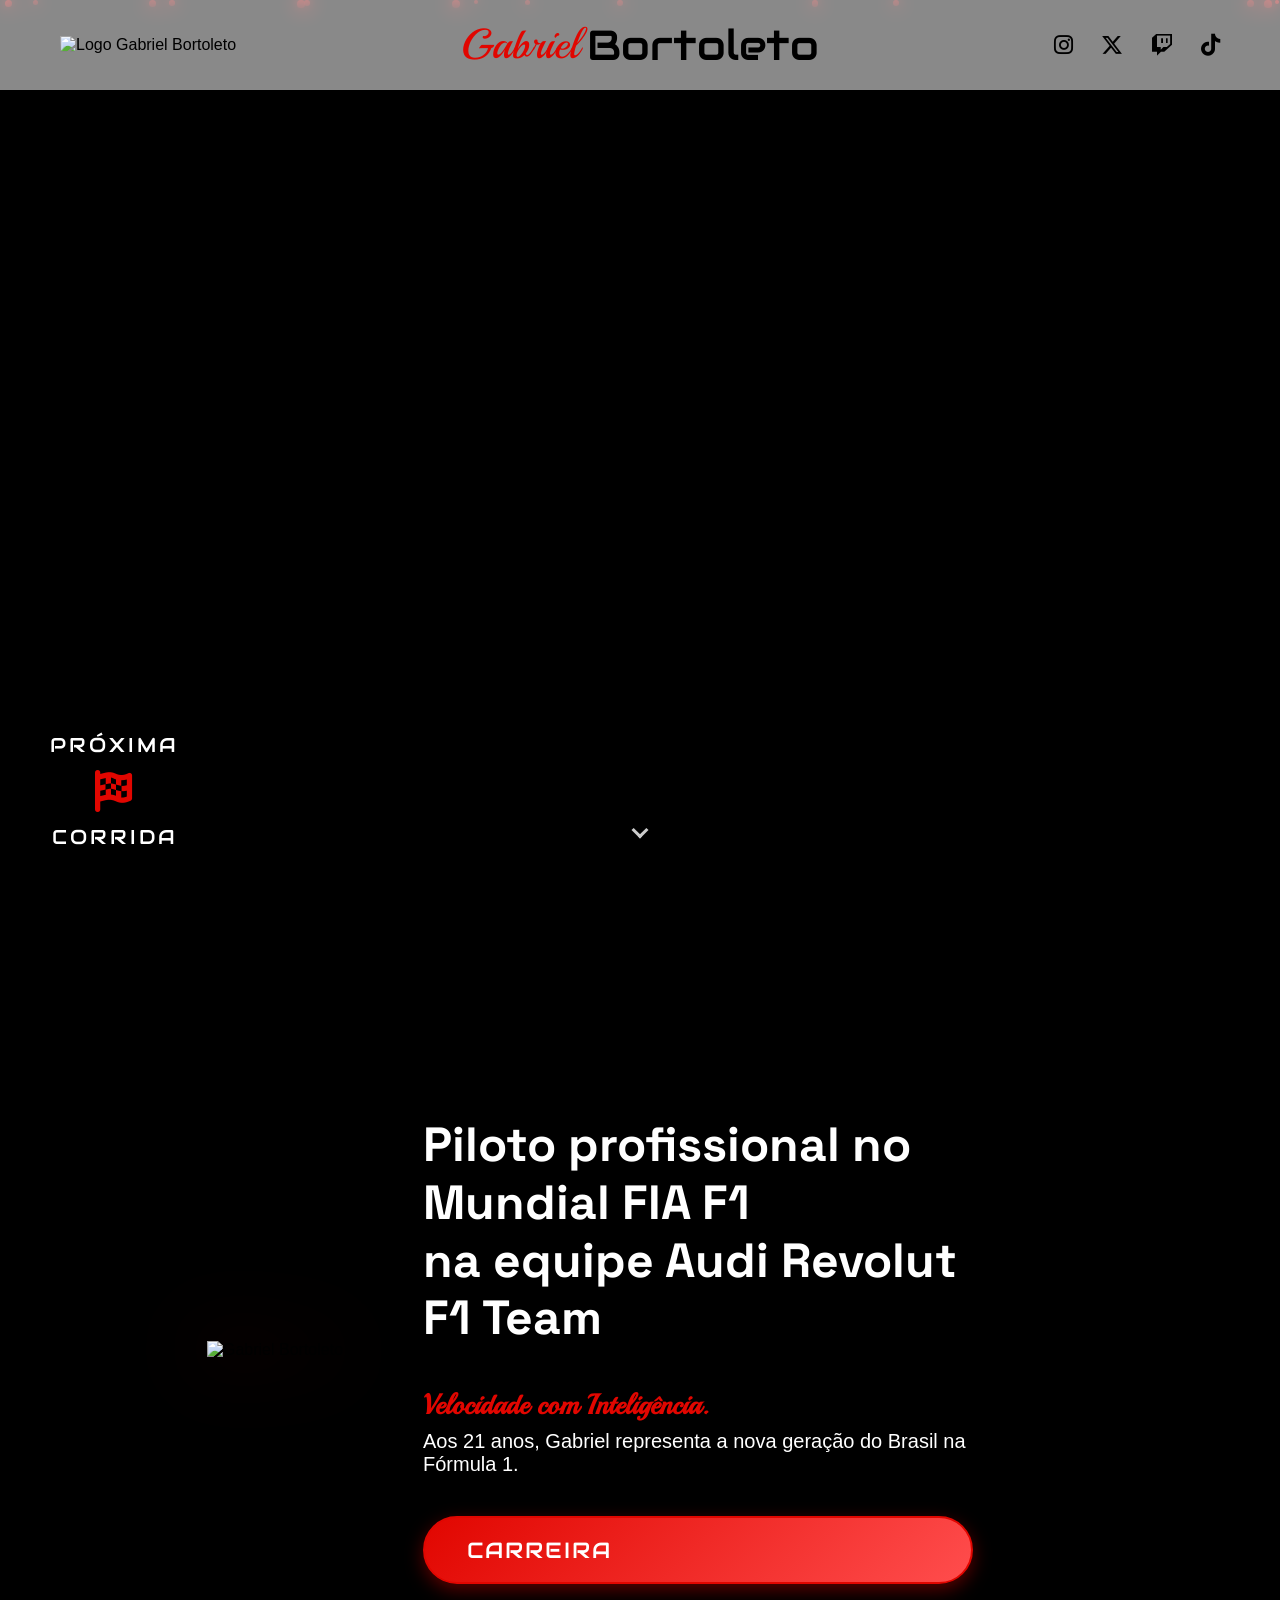
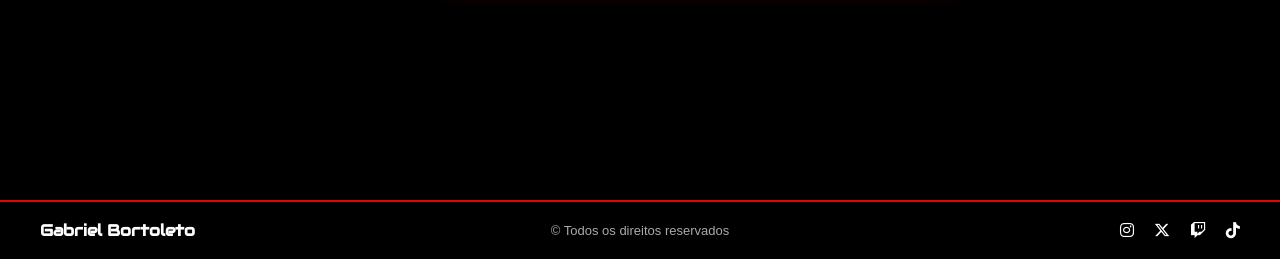
==== index.html @ 137ae9a5 "Gabriel Bortoleto" ====
<!DOCTYPE html>
<html lang="pt-br">
<head>
<meta charset="UTF-8">
<meta name="viewport" content="width=device-width, initial-scale=1.0">
<title>Gabriel Bortoleto | F1 Driver</title>

<link href="https://fonts.googleapis.com/css2?family=Space+Grotesk:wght@600;700&family=Audiowide&family=Playball&display=swap" rel="stylesheet">
<link rel="stylesheet" href="https://cdnjs.cloudflare.com/ajax/libs/font-awesome/6.5.1/css/all.min.css">
<link rel="stylesheet" href="style.css">
</head>

<body>

<nav class="navbar" id="navbar">
    <div class="logo">
        <img src="LogoGB_semfundo.png" alt="Logo Gabriel Bortoleto">
    </div>

    <div class="nome">
        <span>Gabriel</span>
        <span>Bortoleto</span>
    </div>

    <div class="redes">
        <a href="https://www.instagram.com/gabrielbortoleto_" target="_blank"><i class="fa-brands fa-instagram"></i></a>
        <a href="https://x.com/gabortoleto85" target="_blank"><i class="fa-brands fa-x-twitter"></i></a>
        <a href="https://www.twitch.tv/ktfesportsoficial" target="_blank"><i class="fa-brands fa-twitch"></i></a>
        <a href="https://www.tiktok.com/@gabrielbortoleto" target="_blank"><i class="fa-brands fa-tiktok"></i></a>
    </div>
</nav>

<section class="hero">

    <div class="overlay"></div>
    <div class="faiscas" id="faiscas-container"></div>

    <!-- BOTÃO PRÓXIMA CORRIDA -->
    <a href="proxima-corrida.html" class="btn-proxima">
        <span class="texto cima">Próxima</span>
        <i class="fa-solid fa-flag-checkered bandeira"></i>
        <span class="texto baixo">Corrida</span>
    </a>

    <!-- INDICADOR DE SCROLL (DISCRETO) -->
    <div class="scroll-indicator">
        <div class="arrow"></div>
    </div>

</section>

<section class="segunda">
    <div class="segunda-container">
        <div class="segunda-imagem">
            <img src="Gabriel_braçoscruzados.png" alt="Gabriel Bortoleto">
        </div>

        <div class="segunda-texto">
            <h2>
                <span>Piloto profissional no Mundial FIA F1</span>
                <span>na equipe Audi Revolut F1 Team</span>
            </h2>

            <p>Velocidade com Inteligência.</p>
            <p>Aos 21 anos, Gabriel representa a nova geração do Brasil na Fórmula 1.</p>

            <a href="carreira.html" class="btn-carreira">
                Carreira<span class="carro"></span>
            </a>
        </div>
    </div>
</section>

<footer class="footer">
    <div class="footer-container">
        <h3>Gabriel Bortoleto</h3>

        <div class="footer-redes">
            <a href="https://www.instagram.com/gabrielbortoleto_" target="_blank"><i class="fa-brands fa-instagram"></i></a>
            <a href="https://x.com/gabortoleto85" target="_blank"><i class="fa-brands fa-x-twitter"></i></a>
            <a href="https://www.twitch.tv/ktfesportsoficial" target="_blank"><i class="fa-brands fa-twitch"></i></a>
            <a href="https://www.tiktok.com/@gabrielbortoleto" target="_blank"><i class="fa-brands fa-tiktok"></i></a>
        </div>

        <p>© <span id="ano"></span> Todos os direitos reservados</p>
    </div>
</footer>

<script src="script.js"></script>

</body>
</html>
---- style.css ----
/* ================= RESET ================= */
*{
    margin:0;
    padding:0;
    box-sizing:border-box;
}

body{
    font-family:Arial, Helvetica, sans-serif;
    overflow-x:hidden;
    background:#000;
}

/* ================= NAVBAR ================= */
.navbar{
    position:fixed;
    top:0;
    width:100%;
    height:90px;
    display:flex;
    align-items:center;
    justify-content:space-between;
    padding:0 60px;
    background:rgba(255, 255, 255, 0.538);
    backdrop-filter:blur(10px);
    transition:all 0.4s ease;
    z-index:1000;
}

.navbar.scrolled{
    background:rgba(255,255,255,0.92);
    height:70px;
    box-shadow:0 4px 20px rgba(255, 0, 0, 0.15);
    border-radius:10px;
}

.logo img{
    height:90px;
    transition:0.4s;
}

.nome{
    position:absolute;
    left:50%;
    transform:translateX(-50%);
    display:flex;
    gap:8px;
    font-size:42px;
    transition:all 0.5s ease;
}

.navbar.scrolled .nome{
    left:140px;
    transform:none;
    font-size:28px;
}

.nome span:first-child{
    font-family:'Playball', cursive;
    color:#e10600;
}

.nome span:last-child{
    font-family:'Audiowide', sans-serif;
    color:black;
}

/* ================= REDES ================= */
.redes{
    display:flex;
    gap:28px;
}

.redes a{
    position:relative;
    text-decoration:none;
}

.redes i{
    font-size:22px;
    color:black;
    transition:0.3s ease;
}

.redes a::after{
    content:"";
    position:absolute;
    left:0;
    bottom:-6px;
    width:0%;
    height:2px;
    background:#e10600;
    transition:width 0.3s ease;
}

.redes a:hover::after{
    width:100%;
}

.redes i:hover{
    color:#e10600;
    transform:scale(1.2);
}

/* ================= HERO ================= */
.hero{
    background:url('fundo.Gabriel.Bortoleto.jpg') no-repeat center 25%;
    background-size:cover;
    height:100vh;
    position:relative;
    overflow:hidden;
}

.overlay{
    position:absolute;
    width:100%;
    height:100%;
    background:black;
    opacity:0;
    pointer-events:none;
}

/* ================= FAÍSCAS ================= */
.faiscas{
    position:absolute;
    width:100%;
    height:100%;
    overflow:hidden;
    pointer-events:none;
}

.faisca{
    position:absolute;
    background:#e10600;
    border-radius:50%;
    opacity:0.8;
    box-shadow:0 0 8px #e10600;
    animation:subir 3s linear infinite;
}

@keyframes subir{
    0%{ transform: translateY(100vh) scale(0.5); opacity:0; }
    30%{ opacity:1; }
    100%{ transform: translateY(-10vh) scale(1); opacity:0; }
}

/* ================= SEGUNDA ================= */
.segunda{
    position:relative;
    min-height:100vh;
    display:flex;
    align-items:center;
    justify-content:center;
    padding:120px 80px;
    overflow:hidden;
}

.segunda-container{
    position:relative;
    z-index:2;
    display:flex;
    align-items:center;
    gap:80px;
    max-width:1300px;
}

.segunda-imagem img{
    height:90vh;
    max-height:700px;
    object-fit:contain;
    filter:drop-shadow(0 0 40px rgba(225,6,0,0.4));
    margin-left:-100px;
}

.segunda-texto{
    max-width:550px;
}

.segunda-texto h2{
    font-family:'Space Grotesk', sans-serif;
    font-size:48px;
    margin-bottom:20px;
    color:white;
    line-height:1.2;
}

.segunda-texto h2 span{
    display:block;
}

.segunda-texto p:first-of-type{
    font-family:'Playball', cursive;
    font-size:28px;
    font-weight:bold;
    color:#e10600;
    margin-bottom:8px;
    margin-top:40px;
}

.segunda-texto p:last-of-type{
    font-size:20px;
    color:white;
    margin-bottom:40px;
}

/* ================= BOTÃO CARREIRA ================= */
.btn-carreira{
    display:block;
    position:relative;
    padding:18px 42px;
    font-family:'Audiowide', sans-serif;
    font-size:22px;
    color:white;
    background:linear-gradient(135deg, #e10600, #ff4d4d);
    border:2px solid #e10600;
    border-radius:60px;
    text-transform:uppercase;
    text-decoration:none;
    letter-spacing:2px;
    overflow:hidden;
    margin:40px auto 0 auto;
    box-shadow:0 6px 18px rgba(225,6,0,0.4);
    cursor:pointer;
    transition:0.3s ease;
}

.btn-carreira:hover{
    transform:scale(1.05);
    box-shadow:0 8px 22px rgba(225,6,0,0.5);
}

.carro{
    position:absolute;
    left:-50px;
    top:50%;
    transform:translateY(-50%);
    width:45px;
    height:28px;
    background:url('carro-f1.png') no-repeat center/contain;
    pointer-events:none;
    transition:left 0.8s cubic-bezier(.65,.05,.36,1);
}

.btn-carreira.clicked{
    animation:impulso 0.3s ease;
}

.btn-carreira.clicked .carro{
    left:calc(100% + 10px);
}

@keyframes impulso{
    0%{ transform:scale(1); }
    50%{ transform:scale(1.08); }
    100%{ transform:scale(1); }
}

/* ================= BOTÃO PRÓXIMA ================= */
.btn-proxima{
    position:absolute;
    bottom:50px;
    left:50px;
    display:flex;
    flex-direction:column;
    align-items:center;
    gap:12px;
    text-decoration:none;
    font-family:'Audiowide', sans-serif;
    text-transform:uppercase;
    letter-spacing:3px;
    color:white;
    z-index:5;
    transition:0.4s ease;
    overflow:hidden;
}

.btn-proxima::after{
    content:"";
    position:absolute;
    top:50%;
    right:-120%;
    width:200%;
    height:3px;
    background:linear-gradient(90deg,transparent,rgba(225,6,0,0.5),transparent);
    transform:translateY(-50%);
    opacity:0;
}

.btn-proxima:hover::after{
    animation:velocidade 0.6s linear forwards;
    opacity:1;
}

@keyframes velocidade{
    from{ right:-120%; }
    to{ right:120%; }
}

.btn-proxima .texto{
    font-size:20px;
    transition:0.3s ease;
}

.btn-proxima .bandeira{
    font-size:42px;
    color:#e10600;
    transition:0.4s ease;
}

.btn-proxima:hover .texto{
    opacity:0;
    transform:translateY(6px);
}

.btn-proxima:hover .bandeira{
    transform:scale(1.5);
}

/* ================= FOOTER ================= */
.footer {
    background:#000;
    border-top:2px solid #e10600;
    padding:18px 40px;
}

.footer-container{
    max-width:1200px;
    margin:0 auto;
    position:relative;
    display:flex;
    align-items:center;
    justify-content:space-between;
}

.footer-container h3{
    font-family:'Audiowide', sans-serif;
    font-size:16px;
    color:white;
}

.footer p{
    position:absolute;
    left:50%;
    transform:translateX(-50%);
    color:#aaa;
    font-size:13px;
}

.footer-redes{
    display:flex;
    gap:20px;
}

.footer-redes a{
    color:white;
    font-size:16px;
    transition:0.3s ease;
}

.footer-redes a:hover{
    color:#e10600;
    transform:scale(1.15);
}
/* ================= SCROLL INDICATOR ================= */

.scroll-indicator{
    position:absolute;
    bottom:40px;
    left:50%;
    transform:translateX(-50%);
    width:40px;
    height:60px;
    display:flex;
    justify-content:center;
    align-items:center;
    z-index:20; /* GARANTE que fica acima de overlay/faíscas */
    pointer-events:none;
    opacity:0.8;
    transition:opacity 0.4s ease;
}

.scroll-indicator.hide{
    opacity:0;
}

.scroll-indicator .arrow{
    width:12px;
    height:12px;
    border-bottom:3px solid #ffffff;
    border-right:3px solid #ffffff;
    transform:rotate(45deg);
    animation:arrowMove 1.8s infinite;
}

@keyframes arrowMove{
    0%{
        transform:rotate(45deg) translateY(0);
        opacity:0;
    }
    30%{
        opacity:1;
    }
    60%{
        transform:rotate(45deg) translateY(8px);
    }
    100%{
        transform:rotate(45deg) translateY(16px);
        opacity:0;
    }
}                
/* ================= SCROLLBAR MINIMALISTA ================= */

/* Chrome, Edge, Opera */
::-webkit-scrollbar {
    width: 8px;
}

::-webkit-scrollbar-track {
    background: #000;
}

::-webkit-scrollbar-thumb {
    background: #e10600;
    border-radius: 10px;
}

::-webkit-scrollbar-thumb:hover {
    background: #c00500;
}

/* Firefox */
* {
    scrollbar-width: thin;
    scrollbar-color: #e10600 #000;
}
/* ===================================================== */
/* =================== RESPONSIVIDADE ================== */
/* ===================================================== */

/* ----------- TABLET (até 1024px) ----------- */
@media (max-width: 1024px){

    .navbar{
        padding: 0 30px;
    }

    .nome{
        font-size: 32px;
    }

    .segunda-container{
        gap: 40px;
    }

    .segunda-imagem img{
        height: 70vh;
        margin-left: -40px;
    }

    .segunda-texto h2{
        font-size: 36px;
    }

}


/* ----------- MOBILE GRANDE (até 768px) ----------- */
@media (max-width: 768px){

    .navbar{
        height: 70px;
        padding: 0 20px;
    }

    .logo img{
        height: 60px;
    }

    .nome{
        font-size: 22px;
        gap: 4px;
    }

    .navbar.scrolled .nome{
        left: 90px;
        font-size: 18px;
    }

    .redes{
        gap: 16px;
    }

    .redes i{
        font-size: 18px;
    }

    /* HERO */
    .hero{
        background-position: center 35%;
    }

    .btn-proxima{
        bottom: 30px;
        left: 20px;
    }

    .btn-proxima .texto{
        font-size: 16px;
    }

    .btn-proxima .bandeira{
        font-size: 32px;
    }

    /* SEGUNDA SECTION */
    .segunda{
        padding: 80px 30px;
    }

    .segunda-container{
        flex-direction: column;
        text-align: center;
        gap: 40px;
    }

    .segunda-imagem img{
        height: 60vh;
        max-height: 500px;
        margin-left: 0;
    }

    .segunda-texto{
        max-width: 100%;
    }

    .segunda-texto h2{
        font-size: 30px;
    }

    .segunda-texto p:first-of-type{
        font-size: 22px;
    }

    .segunda-texto p:last-of-type{
        font-size: 18px;
    }

    .btn-carreira{
        font-size: 18px;
        padding: 14px 32px;
    }

    /* FOOTER */
    .footer-container{
        flex-direction: column;
        gap: 10px;
    }

    .footer p{
        position: static;
        transform: none;
    }

}


/* ----------- MOBILE PEQUENO (até 480px) ----------- */
@media (max-width: 480px){

    .nome{
        display: none; /* limpa visual no ultra pequeno */
    }

    .redes{
        gap: 12px;
    }

    .btn-proxima{
        left: 15px;
        bottom: 20px;
    }

    .btn-proxima .bandeira{
        font-size: 28px;
    }

    .segunda-texto h2{
        font-size: 24px;
    }

    .segunda-texto p:last-of-type{
        font-size: 16px;
    }

}
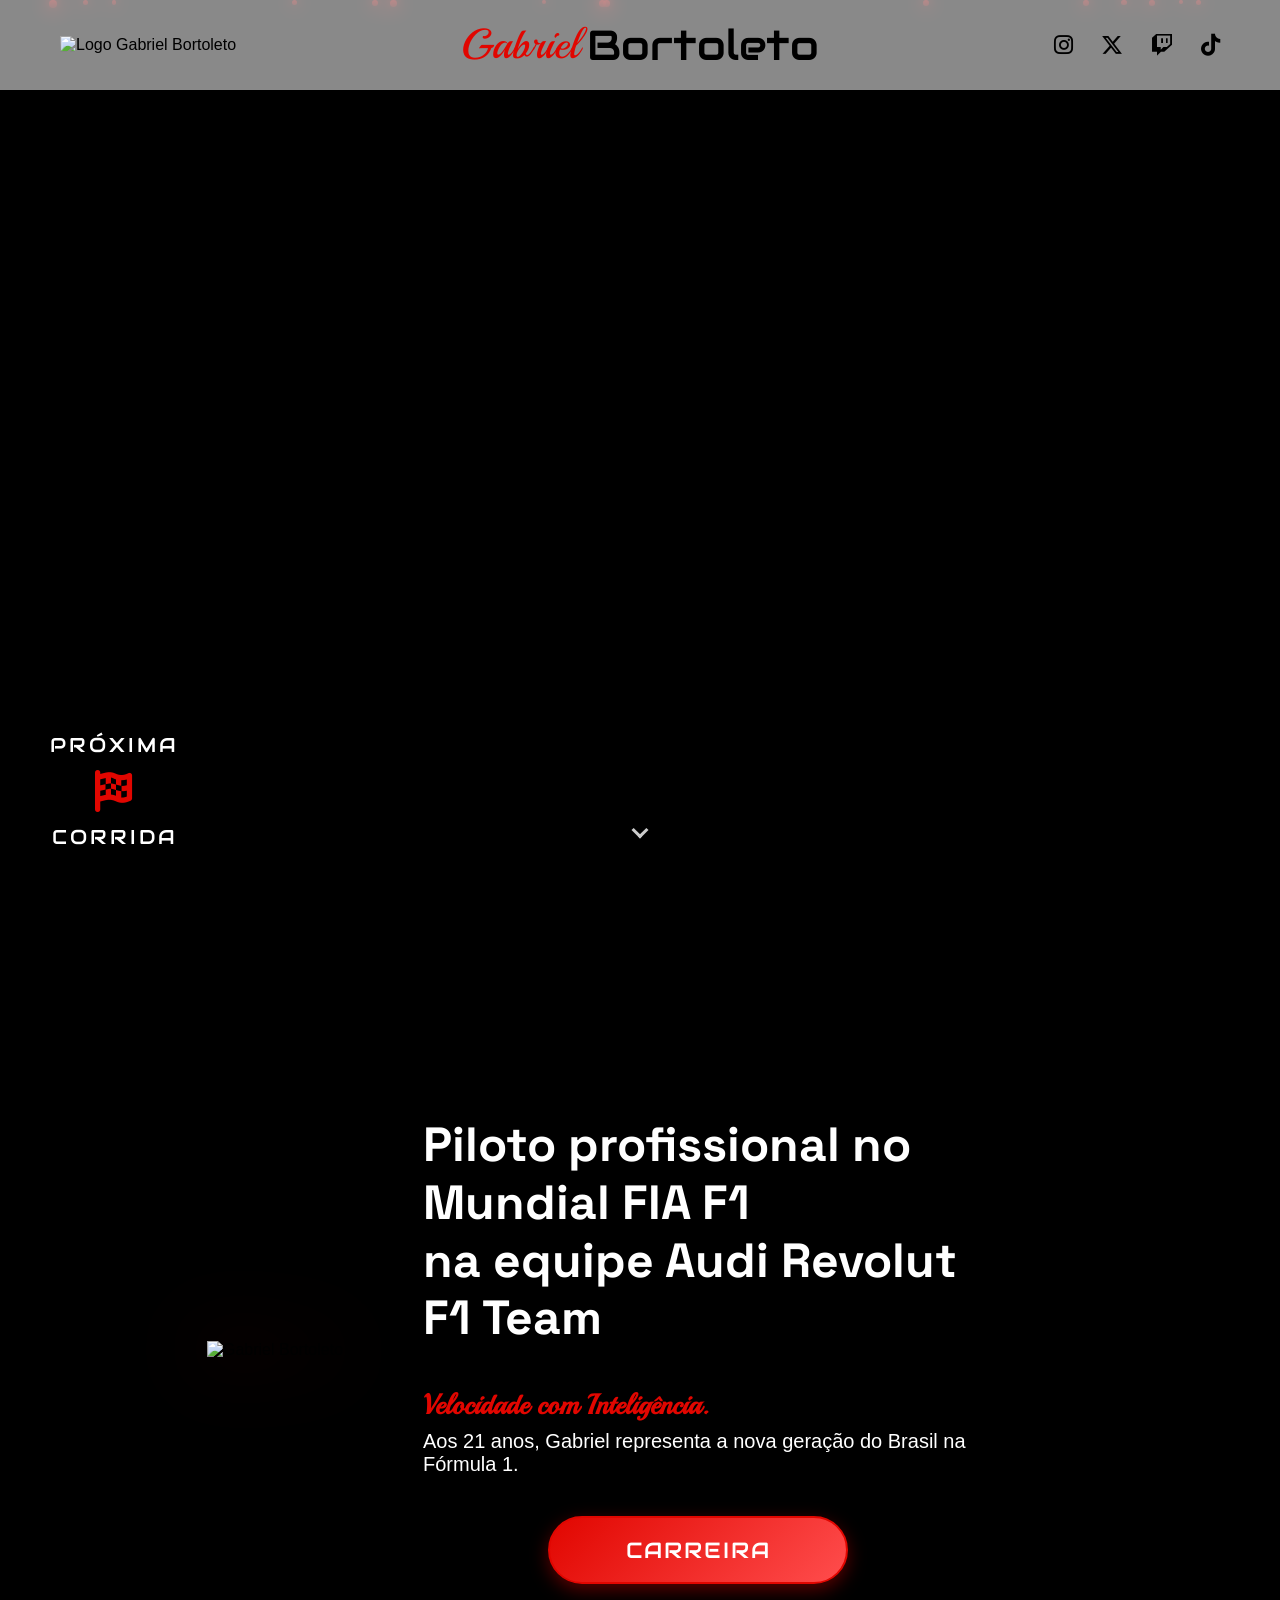
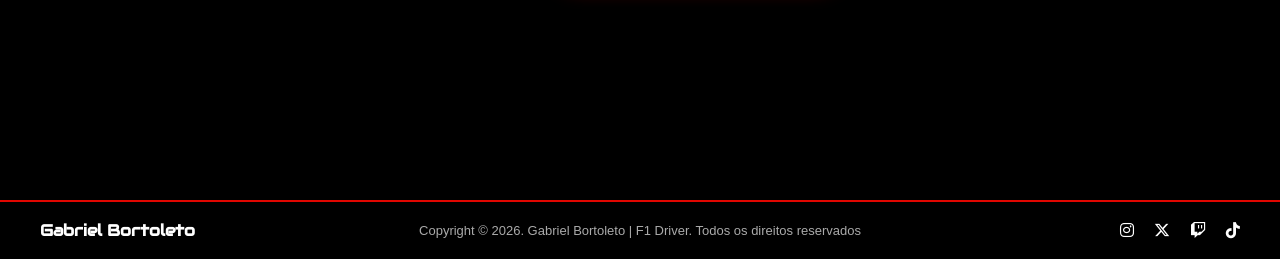
==== commit ad55e69d: "Gabriel Bortoleto" ====
--- a/index.html
+++ b/index.html
@@ -35,14 +35,13 @@
     <div class="overlay"></div>
     <div class="faiscas" id="faiscas-container"></div>
 
-    <!-- BOTÃO PRÓXIMA CORRIDA -->
+    <!-- PRÓXIMA CORRIDA -->
     <a href="proxima-corrida.html" class="btn-proxima">
         <span class="texto cima">Próxima</span>
         <i class="fa-solid fa-flag-checkered bandeira"></i>
         <span class="texto baixo">Corrida</span>
     </a>
 
-    <!-- INDICADOR DE SCROLL (DISCRETO) -->
     <div class="scroll-indicator">
         <div class="arrow"></div>
     </div>
@@ -65,7 +64,7 @@
             <p>Aos 21 anos, Gabriel representa a nova geração do Brasil na Fórmula 1.</p>
 
             <a href="carreira.html" class="btn-carreira">
-                Carreira<span class="carro"></span>
+                Carreira
             </a>
         </div>
     </div>
@@ -82,7 +81,7 @@
             <a href="https://www.tiktok.com/@gabrielbortoleto" target="_blank"><i class="fa-brands fa-tiktok"></i></a>
         </div>
 
-        <p>© <span id="ano"></span> Todos os direitos reservados</p>
+        <p>Copyright © 2026. Gabriel Bortoleto | F1 Driver. Todos os direitos reservados</p>
     </div>
 </footer>
 
--- a/style.css
+++ b/style.css
@@ -203,56 +203,30 @@
     margin-bottom:40px;
 }
 
-/* ================= BOTÃO CARREIRA ================= */
-.btn-carreira{
-    display:block;
-    position:relative;
-    padding:18px 42px;
-    font-family:'Audiowide', sans-serif;
-    font-size:22px;
-    color:white;
-    background:linear-gradient(135deg, #e10600, #ff4d4d);
-    border:2px solid #e10600;
-    border-radius:60px;
-    text-transform:uppercase;
-    text-decoration:none;
-    letter-spacing:2px;
-    overflow:hidden;
-    margin:40px auto 0 auto;
-    box-shadow:0 6px 18px rgba(225,6,0,0.4);
-    cursor:pointer;
-    transition:0.3s ease;
-}
-
-.btn-carreira:hover{
-    transform:scale(1.05);
-    box-shadow:0 8px 22px rgba(225,6,0,0.5);
-}
-
-.carro{
-    position:absolute;
-    left:-50px;
-    top:50%;
-    transform:translateY(-50%);
-    width:45px;
-    height:28px;
-    background:url('carro-f1.png') no-repeat center/contain;
-    pointer-events:none;
-    transition:left 0.8s cubic-bezier(.65,.05,.36,1);
-}
-
-.btn-carreira.clicked{
-    animation:impulso 0.3s ease;
-}
-
-.btn-carreira.clicked .carro{
-    left:calc(100% + 10px);
-}
-
-@keyframes impulso{
-    0%{ transform:scale(1); }
-    50%{ transform:scale(1.08); }
-    100%{ transform:scale(1); }
+/* ================= BOTÃO CARREIRA GRANDE ================= */
+.btn-carreira {
+    display: block;
+    width:300px;                   /* mantém tamanho grande */
+    padding: 18px 42px;
+    font-family: 'Audiowide', sans-serif;
+    font-size: 22px;
+    color: white;
+    background: linear-gradient(135deg, #e10600, #ff4d4d);
+    border: 2px solid #e10600;
+    border-radius: 60px;
+    text-transform: uppercase;
+    text-decoration: none;
+    letter-spacing: 2px;
+    margin: 40px auto 0 auto;      /* centraliza horizontalmente */
+    box-shadow: 0 6px 18px rgba(225,6,0,0.4);
+    cursor: pointer;
+    transition: 0.3s ease;
+    text-align: center;
+}
+
+.btn-carreira:hover {
+    transform: scale(1.05);
+    box-shadow: 0 8px 22px rgba(225,6,0,0.5);
 }
 
 /* ================= BOTÃO PRÓXIMA ================= */
@@ -361,8 +335,8 @@
     color:#e10600;
     transform:scale(1.15);
 }
+
 /* ================= SCROLL INDICATOR ================= */
-
 .scroll-indicator{
     position:absolute;
     bottom:40px;
@@ -373,7 +347,7 @@
     display:flex;
     justify-content:center;
     align-items:center;
-    z-index:20; /* GARANTE que fica acima de overlay/faíscas */
+    z-index:20; 
     pointer-events:none;
     opacity:0.8;
     transition:opacity 0.4s ease;
@@ -408,8 +382,8 @@
         opacity:0;
     }
 }                
-/* ================= SCROLLBAR MINIMALISTA ================= */
-
+
+/* ================= SCROLLBAR ================= */
 /* Chrome, Edge, Opera */
 ::-webkit-scrollbar {
     width: 8px;
@@ -433,10 +407,8 @@
     scrollbar-width: thin;
     scrollbar-color: #e10600 #000;
 }
-/* ===================================================== */
+
 /* =================== RESPONSIVIDADE ================== */
-/* ===================================================== */
-
 /* ----------- TABLET (até 1024px) ----------- */
 @media (max-width: 1024px){
 
@@ -463,7 +435,6 @@
 
 }
 
-
 /* ----------- MOBILE GRANDE (até 768px) ----------- */
 @media (max-width: 768px){
 
@@ -494,7 +465,6 @@
         font-size: 18px;
     }
 
-    /* HERO */
     .hero{
         background-position: center 35%;
     }
@@ -512,7 +482,6 @@
         font-size: 32px;
     }
 
-    /* SEGUNDA SECTION */
     .segunda{
         padding: 80px 30px;
     }
@@ -546,11 +515,11 @@
     }
 
     .btn-carreira{
+        width: 250px;
         font-size: 18px;
         padding: 14px 32px;
     }
 
-    /* FOOTER */
     .footer-container{
         flex-direction: column;
         gap: 10px;
@@ -563,12 +532,11 @@
 
 }
 
-
 /* ----------- MOBILE PEQUENO (até 480px) ----------- */
 @media (max-width: 480px){
 
     .nome{
-        display: none; /* limpa visual no ultra pequeno */
+        display: none;
     }
 
     .redes{
@@ -592,4 +560,10 @@
         font-size: 16px;
     }
 
+    .btn-carreira{
+        width: 220px;
+        font-size: 16px;
+        padding: 12px 28px;
+    }
+
 }
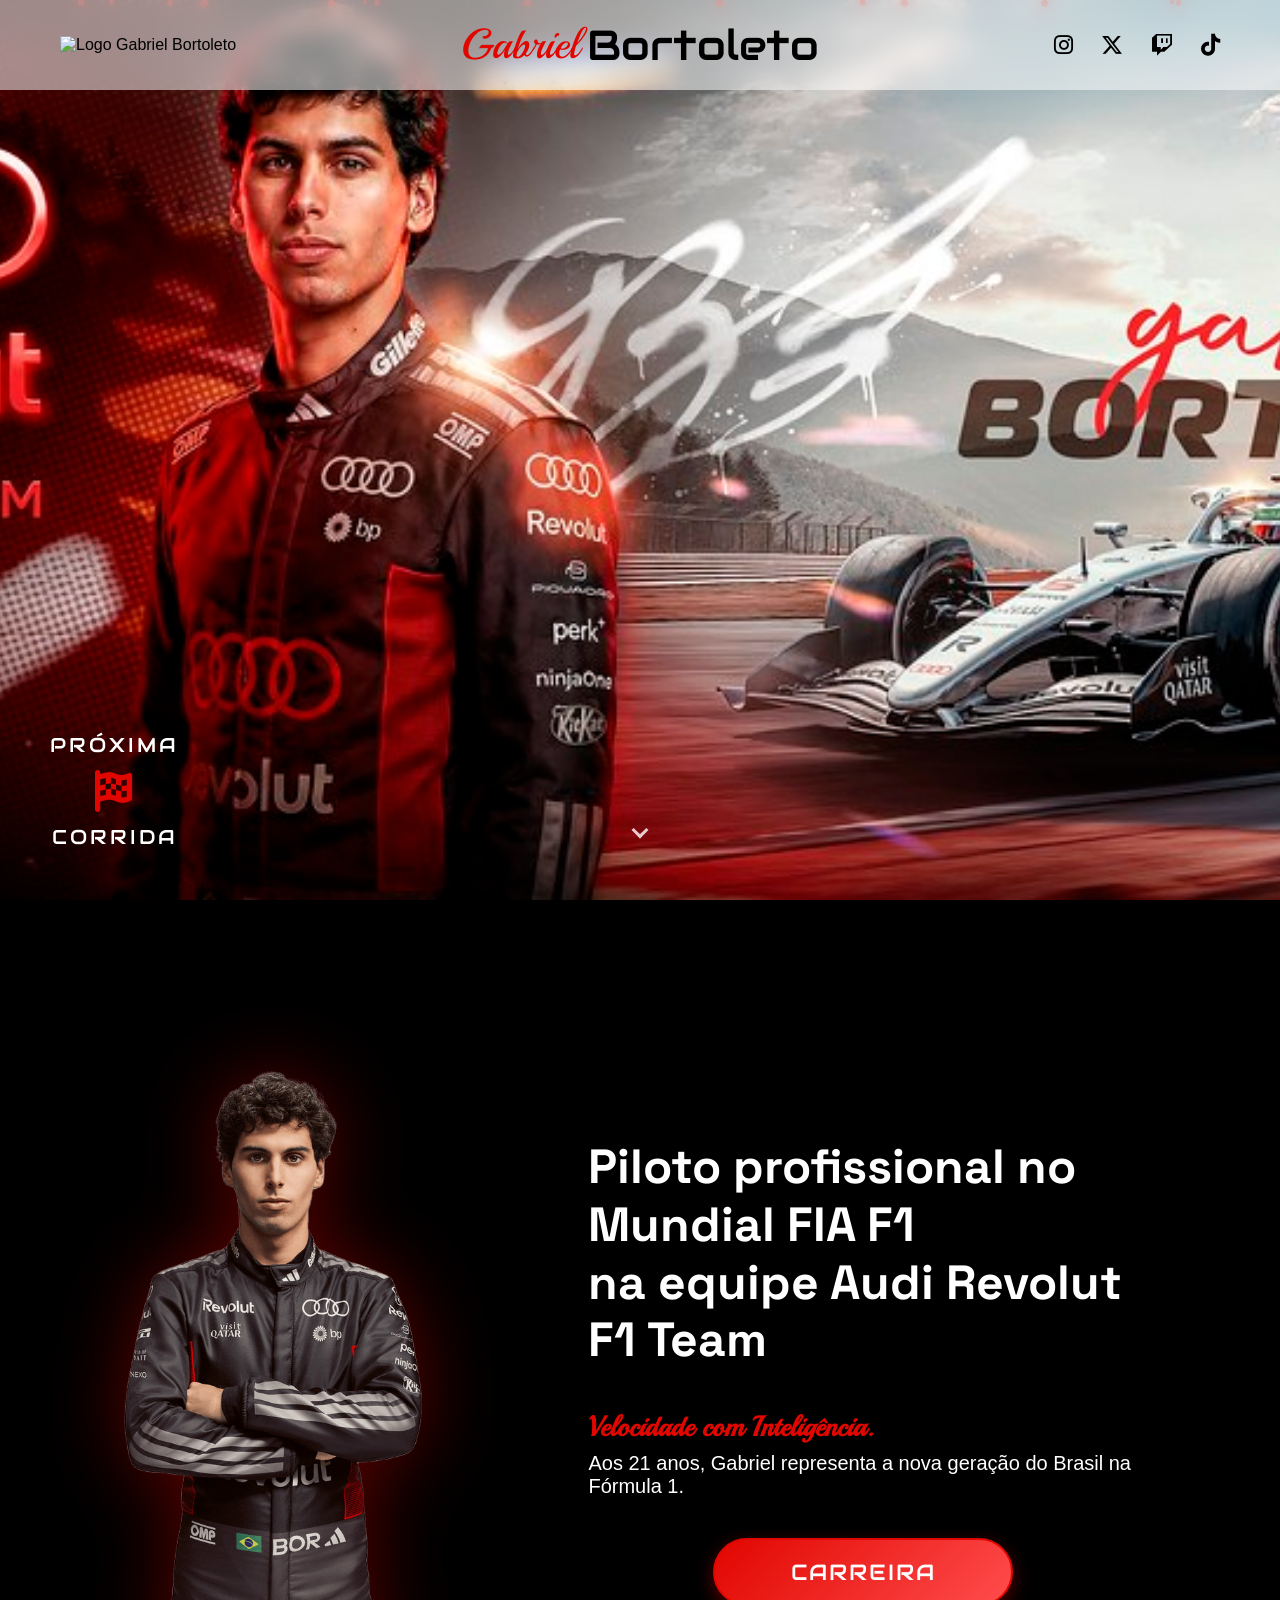
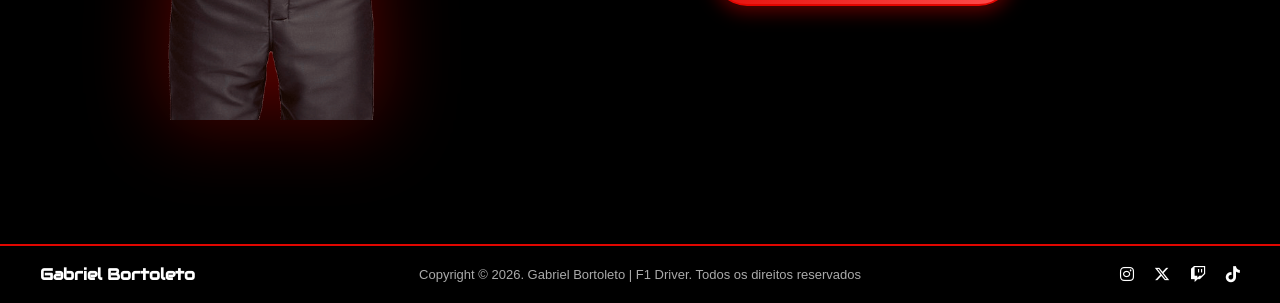
==== commit b9e78427: "Gabriel Bortoleto F1 Driver" ====
--- a/index.html
+++ b/index.html
@@ -51,7 +51,7 @@
 <section class="segunda">
     <div class="segunda-container">
         <div class="segunda-imagem">
-            <img src="Gabriel_braçoscruzados.png" alt="Gabriel Bortoleto">
+            <img src="ImagensProjetoF1/Gabriel_braçoscruzados.png" alt="Gabriel Bortoleto">
         </div>
 
         <div class="segunda-texto">
--- a/style.css
+++ b/style.css
@@ -1,569 +1,585 @@
 /* ================= RESET ================= */
 *{
-    margin:0;
-    padding:0;
-    box-sizing:border-box;
+margin:0;
+padding:0;
+box-sizing:border-box;
 }
 
 body{
-    font-family:Arial, Helvetica, sans-serif;
-    overflow-x:hidden;
-    background:#000;
+font-family:Arial, Helvetica, sans-serif;
+overflow-x:hidden;
+background:#000;
 }
 
 /* ================= NAVBAR ================= */
 .navbar{
-    position:fixed;
-    top:0;
-    width:100%;
-    height:90px;
-    display:flex;
-    align-items:center;
-    justify-content:space-between;
-    padding:0 60px;
-    background:rgba(255, 255, 255, 0.538);
-    backdrop-filter:blur(10px);
-    transition:all 0.4s ease;
-    z-index:1000;
+position:fixed;
+top:0;
+width:100%;
+height:90px;
+display:flex;
+align-items:center;
+justify-content:space-between;
+padding:0 60px;
+background:rgba(255,255,255,0.538);
+backdrop-filter:blur(10px);
+transition:all 0.4s ease;
+z-index:1000;
 }
 
 .navbar.scrolled{
-    background:rgba(255,255,255,0.92);
-    height:70px;
-    box-shadow:0 4px 20px rgba(255, 0, 0, 0.15);
-    border-radius:10px;
+background:rgba(255,255,255,0.92);
+height:70px;
+box-shadow:0 4px 20px rgba(255,0,0,0.15);
+border-radius:10px;
 }
 
 .logo img{
-    height:90px;
-    transition:0.4s;
+height:90px;
+transition:0.4s;
 }
 
 .nome{
-    position:absolute;
-    left:50%;
-    transform:translateX(-50%);
-    display:flex;
-    gap:8px;
-    font-size:42px;
-    transition:all 0.5s ease;
+position:absolute;
+left:50%;
+transform:translateX(-50%);
+display:flex;
+gap:8px;
+font-size:42px;
+transition:all 0.5s ease;
+white-space:nowrap;
 }
 
 .navbar.scrolled .nome{
-    left:140px;
-    transform:none;
-    font-size:28px;
+left:140px;
+transform:none;
+font-size:28px;
 }
 
 .nome span:first-child{
-    font-family:'Playball', cursive;
-    color:#e10600;
+font-family:'Playball', cursive;
+color:#e10600;
 }
 
 .nome span:last-child{
-    font-family:'Audiowide', sans-serif;
-    color:black;
+font-family:'Audiowide', sans-serif;
+color:black;
 }
 
 /* ================= REDES ================= */
 .redes{
-    display:flex;
-    gap:28px;
+display:flex;
+gap:28px;
 }
 
 .redes a{
-    position:relative;
-    text-decoration:none;
+position:relative;
+text-decoration:none;
 }
 
 .redes i{
-    font-size:22px;
-    color:black;
-    transition:0.3s ease;
+font-size:22px;
+color:black;
+transition:0.3s ease;
 }
 
 .redes a::after{
-    content:"";
-    position:absolute;
-    left:0;
-    bottom:-6px;
-    width:0%;
-    height:2px;
-    background:#e10600;
-    transition:width 0.3s ease;
+content:"";
+position:absolute;
+left:0;
+bottom:-6px;
+width:0%;
+height:2px;
+background:#e10600;
+transition:width 0.3s ease;
 }
 
 .redes a:hover::after{
-    width:100%;
+width:100%;
 }
 
 .redes i:hover{
-    color:#e10600;
-    transform:scale(1.2);
+color:#e10600;
+transform:scale(1.2);
 }
 
 /* ================= HERO ================= */
 .hero{
-    background:url('fundo.Gabriel.Bortoleto.jpg') no-repeat center 25%;
-    background-size:cover;
-    height:100vh;
-    position:relative;
-    overflow:hidden;
+background:url('ImagensProjetoF1/fundo.Gabriel.Bortoleto.jpg') no-repeat center 25%;
+background-size:cover;
+height:100vh;
+position:relative;
+overflow:hidden;
 }
 
 .overlay{
-    position:absolute;
-    width:100%;
-    height:100%;
-    background:black;
-    opacity:0;
-    pointer-events:none;
+position:absolute;
+width:100%;
+height:100%;
+background:black;
+opacity:0;
+pointer-events:none;
 }
 
 /* ================= FAÍSCAS ================= */
 .faiscas{
-    position:absolute;
-    width:100%;
-    height:100%;
-    overflow:hidden;
-    pointer-events:none;
+position:absolute;
+width:100%;
+height:100%;
+overflow:hidden;
+pointer-events:none;
 }
 
 .faisca{
-    position:absolute;
-    background:#e10600;
-    border-radius:50%;
-    opacity:0.8;
-    box-shadow:0 0 8px #e10600;
-    animation:subir 3s linear infinite;
+position:absolute;
+background:#e10600;
+border-radius:50%;
+opacity:0.8;
+box-shadow:0 0 8px #e10600;
+animation:subir 3s linear infinite;
 }
 
 @keyframes subir{
-    0%{ transform: translateY(100vh) scale(0.5); opacity:0; }
-    30%{ opacity:1; }
-    100%{ transform: translateY(-10vh) scale(1); opacity:0; }
+0%{transform:translateY(100vh) scale(0.5);opacity:0;}
+30%{opacity:1;}
+100%{transform:translateY(-10vh) scale(1);opacity:0;}
 }
 
 /* ================= SEGUNDA ================= */
 .segunda{
-    position:relative;
-    min-height:100vh;
-    display:flex;
-    align-items:center;
-    justify-content:center;
-    padding:120px 80px;
-    overflow:hidden;
+position:relative;
+min-height:100vh;
+display:flex;
+align-items:center;
+justify-content:center;
+padding:120px 80px;
+overflow:hidden;
 }
 
 .segunda-container{
-    position:relative;
-    z-index:2;
-    display:flex;
-    align-items:center;
-    gap:80px;
-    max-width:1300px;
+position:relative;
+z-index:2;
+display:flex;
+align-items:center;
+gap:80px;
+max-width:1300px;
 }
 
 .segunda-imagem img{
-    height:90vh;
-    max-height:700px;
-    object-fit:contain;
-    filter:drop-shadow(0 0 40px rgba(225,6,0,0.4));
-    margin-left:-100px;
+height:90vh;
+max-height:700px;
+object-fit:contain;
+filter:drop-shadow(0 0 40px rgba(225,6,0,0.4));
+margin-left:-100px;
 }
 
 .segunda-texto{
-    max-width:550px;
+max-width:550px;
 }
 
 .segunda-texto h2{
-    font-family:'Space Grotesk', sans-serif;
-    font-size:48px;
-    margin-bottom:20px;
-    color:white;
-    line-height:1.2;
+font-family:'Space Grotesk', sans-serif;
+font-size:48px;
+margin-bottom:20px;
+color:white;
+line-height:1.2;
 }
 
 .segunda-texto h2 span{
-    display:block;
+display:block;
 }
 
 .segunda-texto p:first-of-type{
-    font-family:'Playball', cursive;
-    font-size:28px;
-    font-weight:bold;
-    color:#e10600;
-    margin-bottom:8px;
-    margin-top:40px;
+font-family:'Playball', cursive;
+font-size:28px;
+font-weight:bold;
+color:#e10600;
+margin-bottom:8px;
+margin-top:40px;
 }
 
 .segunda-texto p:last-of-type{
-    font-size:20px;
-    color:white;
-    margin-bottom:40px;
-}
-
-/* ================= BOTÃO CARREIRA GRANDE ================= */
-.btn-carreira {
-    display: block;
-    width:300px;                   /* mantém tamanho grande */
-    padding: 18px 42px;
-    font-family: 'Audiowide', sans-serif;
-    font-size: 22px;
-    color: white;
-    background: linear-gradient(135deg, #e10600, #ff4d4d);
-    border: 2px solid #e10600;
-    border-radius: 60px;
-    text-transform: uppercase;
-    text-decoration: none;
-    letter-spacing: 2px;
-    margin: 40px auto 0 auto;      /* centraliza horizontalmente */
-    box-shadow: 0 6px 18px rgba(225,6,0,0.4);
-    cursor: pointer;
-    transition: 0.3s ease;
-    text-align: center;
-}
-
-.btn-carreira:hover {
-    transform: scale(1.05);
-    box-shadow: 0 8px 22px rgba(225,6,0,0.5);
+font-size:20px;
+color:white;
+margin-bottom:40px;
+}
+
+/* ================= BOTÃO CARREIRA ================= */
+.btn-carreira{
+display:block;
+width:300px;
+padding:18px 42px;
+font-family:'Audiowide', sans-serif;
+font-size:22px;
+color:white;
+background:linear-gradient(135deg,#e10600,#ff4d4d);
+border:2px solid #e10600;
+border-radius:60px;
+text-transform:uppercase;
+text-decoration:none;
+letter-spacing:2px;
+margin:40px auto 0 auto;
+box-shadow:0 6px 18px rgba(225,6,0,0.4);
+cursor:pointer;
+transition:0.3s ease;
+text-align:center;
+}
+
+.btn-carreira:hover{
+transform:scale(1.05);
+box-shadow:0 8px 22px rgba(225,6,0,0.5);
 }
 
 /* ================= BOTÃO PRÓXIMA ================= */
 .btn-proxima{
-    position:absolute;
-    bottom:50px;
-    left:50px;
-    display:flex;
-    flex-direction:column;
-    align-items:center;
-    gap:12px;
-    text-decoration:none;
-    font-family:'Audiowide', sans-serif;
-    text-transform:uppercase;
-    letter-spacing:3px;
-    color:white;
-    z-index:5;
-    transition:0.4s ease;
-    overflow:hidden;
+position:absolute;
+bottom:50px;
+left:50px;
+display:flex;
+flex-direction:column;
+align-items:center;
+gap:12px;
+text-decoration:none;
+font-family:'Audiowide', sans-serif;
+text-transform:uppercase;
+letter-spacing:3px;
+color:white;
+z-index:5;
+transition:0.4s ease;
+overflow:hidden;
 }
 
 .btn-proxima::after{
-    content:"";
-    position:absolute;
-    top:50%;
-    right:-120%;
-    width:200%;
-    height:3px;
-    background:linear-gradient(90deg,transparent,rgba(225,6,0,0.5),transparent);
-    transform:translateY(-50%);
-    opacity:0;
+content:"";
+position:absolute;
+top:50%;
+right:-120%;
+width:200%;
+height:3px;
+background:linear-gradient(90deg,transparent,rgba(225,6,0,0.5),transparent);
+transform:translateY(-50%);
+opacity:0;
 }
 
 .btn-proxima:hover::after{
-    animation:velocidade 0.6s linear forwards;
-    opacity:1;
+animation:velocidade 0.6s linear forwards;
+opacity:1;
 }
 
 @keyframes velocidade{
-    from{ right:-120%; }
-    to{ right:120%; }
+from{right:-120%;}
+to{right:120%;}
 }
 
 .btn-proxima .texto{
-    font-size:20px;
-    transition:0.3s ease;
+font-size:20px;
+transition:0.3s ease;
 }
 
 .btn-proxima .bandeira{
-    font-size:42px;
-    color:#e10600;
-    transition:0.4s ease;
+font-size:42px;
+color:#e10600;
+transition:0.4s ease;
 }
 
 .btn-proxima:hover .texto{
-    opacity:0;
-    transform:translateY(6px);
+opacity:0;
+transform:translateY(6px);
 }
 
 .btn-proxima:hover .bandeira{
-    transform:scale(1.5);
+transform:scale(1.5);
 }
 
 /* ================= FOOTER ================= */
-.footer {
-    background:#000;
-    border-top:2px solid #e10600;
-    padding:18px 40px;
+.footer{
+background:#000;
+border-top:2px solid #e10600;
+padding:18px 40px;
 }
 
 .footer-container{
-    max-width:1200px;
-    margin:0 auto;
-    position:relative;
-    display:flex;
-    align-items:center;
-    justify-content:space-between;
+max-width:1200px;
+margin:0 auto;
+position:relative;
+display:flex;
+align-items:center;
+justify-content:space-between;
 }
 
 .footer-container h3{
-    font-family:'Audiowide', sans-serif;
-    font-size:16px;
-    color:white;
+font-family:'Audiowide', sans-serif;
+font-size:16px;
+color:white;
 }
 
 .footer p{
-    position:absolute;
-    left:50%;
-    transform:translateX(-50%);
-    color:#aaa;
-    font-size:13px;
+position:absolute;
+left:50%;
+transform:translateX(-50%);
+color:#aaa;
+font-size:13px;
 }
 
 .footer-redes{
-    display:flex;
-    gap:20px;
+display:flex;
+gap:20px;
 }
 
 .footer-redes a{
-    color:white;
-    font-size:16px;
-    transition:0.3s ease;
+color:white;
+font-size:16px;
+transition:0.3s ease;
 }
 
 .footer-redes a:hover{
-    color:#e10600;
-    transform:scale(1.15);
+color:#e10600;
+transform:scale(1.15);
 }
 
 /* ================= SCROLL INDICATOR ================= */
 .scroll-indicator{
-    position:absolute;
-    bottom:40px;
-    left:50%;
-    transform:translateX(-50%);
-    width:40px;
-    height:60px;
-    display:flex;
-    justify-content:center;
-    align-items:center;
-    z-index:20; 
-    pointer-events:none;
-    opacity:0.8;
-    transition:opacity 0.4s ease;
+position:absolute;
+bottom:40px;
+left:50%;
+transform:translateX(-50%);
+width:40px;
+height:60px;
+display:flex;
+justify-content:center;
+align-items:center;
+z-index:20;
+pointer-events:none;
+opacity:0.8;
+transition:opacity 0.4s ease;
 }
 
 .scroll-indicator.hide{
-    opacity:0;
+opacity:0;
 }
 
 .scroll-indicator .arrow{
-    width:12px;
-    height:12px;
-    border-bottom:3px solid #ffffff;
-    border-right:3px solid #ffffff;
-    transform:rotate(45deg);
-    animation:arrowMove 1.8s infinite;
+width:12px;
+height:12px;
+border-bottom:3px solid #ffffff;
+border-right:3px solid #ffffff;
+transform:rotate(45deg);
+animation:arrowMove 1.8s infinite;
 }
 
 @keyframes arrowMove{
-    0%{
-        transform:rotate(45deg) translateY(0);
-        opacity:0;
-    }
-    30%{
-        opacity:1;
-    }
-    60%{
-        transform:rotate(45deg) translateY(8px);
-    }
-    100%{
-        transform:rotate(45deg) translateY(16px);
-        opacity:0;
-    }
-}                
+0%{transform:rotate(45deg) translateY(0);opacity:0;}
+30%{opacity:1;}
+60%{transform:rotate(45deg) translateY(8px);}
+100%{transform:rotate(45deg) translateY(16px);opacity:0;}
+}
 
 /* ================= SCROLLBAR ================= */
-/* Chrome, Edge, Opera */
-::-webkit-scrollbar {
-    width: 8px;
-}
-
-::-webkit-scrollbar-track {
-    background: #000;
-}
-
-::-webkit-scrollbar-thumb {
-    background: #e10600;
-    border-radius: 10px;
-}
-
-::-webkit-scrollbar-thumb:hover {
-    background: #c00500;
-}
-
-/* Firefox */
-* {
-    scrollbar-width: thin;
-    scrollbar-color: #e10600 #000;
-}
-
-/* =================== RESPONSIVIDADE ================== */
-/* ----------- TABLET (até 1024px) ----------- */
-@media (max-width: 1024px){
-
-    .navbar{
-        padding: 0 30px;
-    }
-
-    .nome{
-        font-size: 32px;
-    }
-
-    .segunda-container{
-        gap: 40px;
-    }
-
-    .segunda-imagem img{
-        height: 70vh;
-        margin-left: -40px;
-    }
-
-    .segunda-texto h2{
-        font-size: 36px;
-    }
-
-}
-
-/* ----------- MOBILE GRANDE (até 768px) ----------- */
-@media (max-width: 768px){
-
-    .navbar{
-        height: 70px;
-        padding: 0 20px;
-    }
-
-    .logo img{
-        height: 60px;
-    }
-
-    .nome{
-        font-size: 22px;
-        gap: 4px;
-    }
-
-    .navbar.scrolled .nome{
-        left: 90px;
-        font-size: 18px;
-    }
-
-    .redes{
-        gap: 16px;
-    }
-
-    .redes i{
-        font-size: 18px;
-    }
-
-    .hero{
-        background-position: center 35%;
-    }
-
-    .btn-proxima{
-        bottom: 30px;
-        left: 20px;
-    }
-
-    .btn-proxima .texto{
-        font-size: 16px;
-    }
-
-    .btn-proxima .bandeira{
-        font-size: 32px;
-    }
-
-    .segunda{
-        padding: 80px 30px;
-    }
-
-    .segunda-container{
-        flex-direction: column;
-        text-align: center;
-        gap: 40px;
-    }
-
-    .segunda-imagem img{
-        height: 60vh;
-        max-height: 500px;
-        margin-left: 0;
-    }
-
-    .segunda-texto{
-        max-width: 100%;
-    }
-
-    .segunda-texto h2{
-        font-size: 30px;
-    }
-
-    .segunda-texto p:first-of-type{
-        font-size: 22px;
-    }
-
-    .segunda-texto p:last-of-type{
-        font-size: 18px;
-    }
-
-    .btn-carreira{
-        width: 250px;
-        font-size: 18px;
-        padding: 14px 32px;
-    }
-
-    .footer-container{
-        flex-direction: column;
-        gap: 10px;
-    }
-
-    .footer p{
-        position: static;
-        transform: none;
-    }
-
-}
-
-/* ----------- MOBILE PEQUENO (até 480px) ----------- */
-@media (max-width: 480px){
-
-    .nome{
-        display: none;
-    }
-
-    .redes{
-        gap: 12px;
-    }
-
-    .btn-proxima{
-        left: 15px;
-        bottom: 20px;
-    }
-
-    .btn-proxima .bandeira{
-        font-size: 28px;
-    }
-
-    .segunda-texto h2{
-        font-size: 24px;
-    }
-
-    .segunda-texto p:last-of-type{
-        font-size: 16px;
-    }
-
-    .btn-carreira{
-        width: 220px;
-        font-size: 16px;
-        padding: 12px 28px;
-    }
+::-webkit-scrollbar{
+width:8px;
+}
+
+::-webkit-scrollbar-track{
+background:#000;
+}
+
+::-webkit-scrollbar-thumb{
+background:#e10600;
+border-radius:10px;
+}
+
+::-webkit-scrollbar-thumb:hover{
+background:#c00500;
+}
+
+*{
+scrollbar-width:thin;
+scrollbar-color:#e10600 #000;
+}
+
+/* ================= RESPONSIVIDADE ================= */
+
+/* -------- TABLET -------- */
+@media (max-width:1024px){
+
+.navbar{
+padding:0 30px;
+}
+
+.nome{
+font-size:32px;
+}
+
+.segunda-container{
+gap:40px;
+}
+
+.segunda-imagem img{
+height:70vh;
+margin-left:-40px;
+}
+
+.segunda-texto h2{
+font-size:36px;
+}
+
+}
+
+/* -------- MOBILE -------- */
+@media (max-width:768px){
+
+.navbar{
+height:70px;
+padding:0 16px;
+}
+
+.logo img{
+height:55px;
+}
+
+.nome{
+left:50%;
+transform:translateX(-50%);
+font-size:20px;
+gap:4px;
+}
+
+.navbar.scrolled .nome{
+left:70px;
+transform:none;
+font-size:17px;
+}
+
+.redes{
+gap:14px;
+}
+
+.redes i{
+font-size:18px;
+}
+
+.hero{
+background-position:center 35%;
+}
+
+.btn-proxima{
+bottom:25px;
+left:20px;
+}
+
+.btn-proxima .texto{
+font-size:15px;
+}
+
+.btn-proxima .bandeira{
+font-size:30px;
+}
+
+.segunda{
+padding:90px 24px;
+}
+
+.segunda-container{
+flex-direction:column;
+text-align:center;
+gap:30px;
+max-width:500px;
+margin:auto;
+}
+
+.segunda-imagem img{
+width:100%;
+height:auto;
+max-height:420px;
+margin:0;
+}
+
+.segunda-texto{
+max-width:100%;
+}
+
+.segunda-texto h2{
+font-size:28px;
+}
+
+.segunda-texto p:first-of-type{
+font-size:22px;
+margin-top:20px;
+}
+
+.segunda-texto p:last-of-type{
+font-size:17px;
+}
+
+.btn-carreira{
+width:240px;
+font-size:18px;
+padding:14px 28px;
+margin:30px auto 0 auto;
+}
+
+.footer{
+padding:30px 20px;
+}
+
+.footer-container{
+flex-direction:column;
+gap:14px;
+text-align:center;
+}
+
+.footer-container h3{
+font-size:18px;
+}
+
+.footer p{
+position:static;
+transform:none;
+font-size:14px;
+}
+
+.footer-redes{
+gap:22px;
+}
+
+.footer-redes a{
+font-size:18px;
+}
+
+}
+
+/* -------- MOBILE PEQUENO -------- */
+@media (max-width:480px){
+
+.nome{
+display:none;
+}
+
+.redes{
+gap:12px;
+}
+
+.btn-proxima{
+left:15px;
+bottom:20px;
+}
+
+.btn-proxima .bandeira{
+font-size:28px;
+}
+
+.segunda-texto h2{
+font-size:24px;
+}
+
+.segunda-texto p:last-of-type{
+font-size:16px;
+}
+
+.btn-carreira{
+width:220px;
+font-size:16px;
+padding:12px 28px;
+}
 
 }
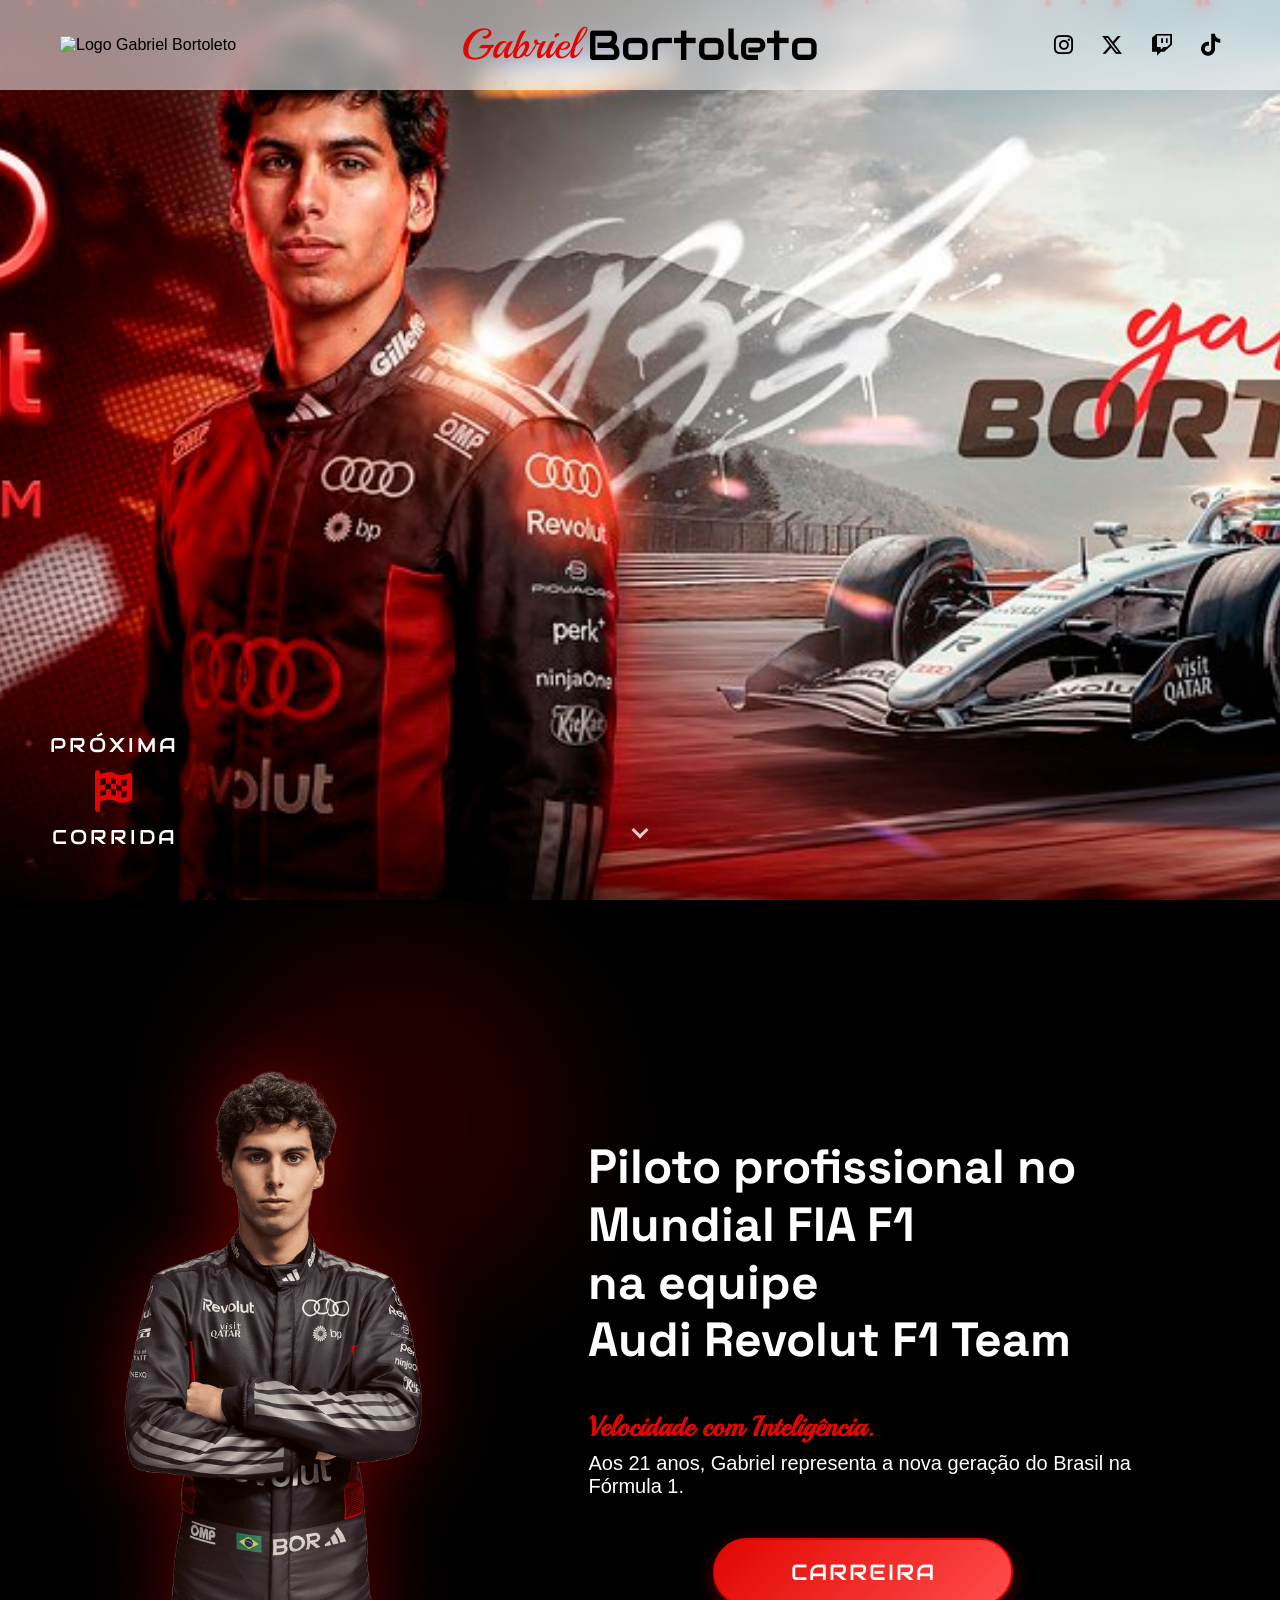
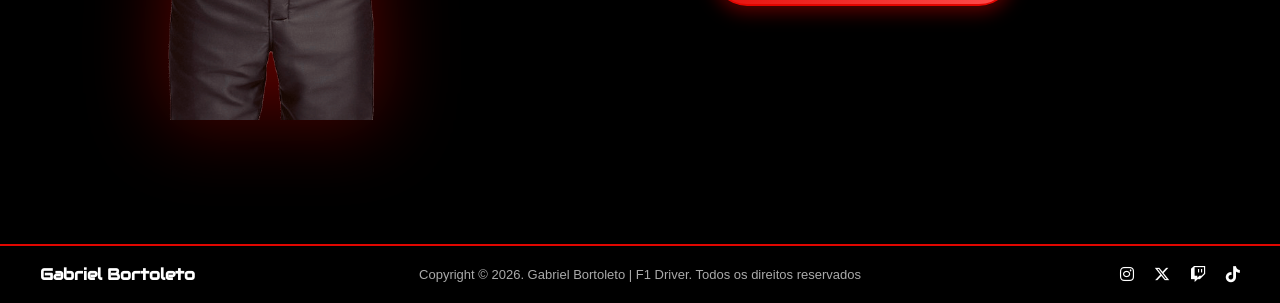
==== commit 65c64526: "Comentários" ====
--- a/index.html
+++ b/index.html
@@ -35,7 +35,6 @@
     <div class="overlay"></div>
     <div class="faiscas" id="faiscas-container"></div>
 
-    <!-- PRÓXIMA CORRIDA -->
     <a href="proxima-corrida.html" class="btn-proxima">
         <span class="texto cima">Próxima</span>
         <i class="fa-solid fa-flag-checkered bandeira"></i>
@@ -49,19 +48,23 @@
 </section>
 
 <section class="segunda">
+
+<div id="light"></div>
+
     <div class="segunda-container">
         <div class="segunda-imagem">
             <img src="ImagensProjetoF1/Gabriel_braçoscruzados.png" alt="Gabriel Bortoleto">
         </div>
 
         <div class="segunda-texto">
-            <h2>
+
+            <h2 class="reveal-text">
                 <span>Piloto profissional no Mundial FIA F1</span>
-                <span>na equipe Audi Revolut F1 Team</span>
+                <span>na equipe <a class="audi-link" href="https://www.audi.com.br/pt/" target="_blank">Audi Revolut F1 Team</a></span>
             </h2>
 
-            <p>Velocidade com Inteligência.</p>
-            <p>Aos 21 anos, Gabriel representa a nova geração do Brasil na Fórmula 1.</p>
+            <p class="reveal-text">Velocidade com Inteligência.</p>
+            <p class="reveal-text">Aos 21 anos, Gabriel representa a nova geração do Brasil na Fórmula 1.</p>
 
             <a href="carreira.html" class="btn-carreira">
                 Carreira
--- a/style.css
+++ b/style.css
@@ -66,7 +66,7 @@
 color:black;
 }
 
-/* ================= REDES ================= */
+/* ================= REDES SOCIAIS ================= */
 .redes{
 display:flex;
 gap:28px;
@@ -145,7 +145,7 @@
 100%{transform:translateY(-10vh) scale(1);opacity:0;}
 }
 
-/* ================= SEGUNDA ================= */
+/* ================= SEGUNDA SEÇÃO ================= */
 .segunda{
 position:relative;
 min-height:100vh;
@@ -154,8 +154,37 @@
 justify-content:center;
 padding:120px 80px;
 overflow:hidden;
-}
-
+} 
+/* ===== ANIMAÇÃO TEXTO SCROLL ===== */
+
+.reveal-text{
+opacity:0;
+transform:translateY(40px);
+transition:all 0.9s ease;
+}
+
+.reveal-text.active{
+opacity:1;
+transform:translateY(0);
+}
+/* LUZ DINÂMICA */
+
+#light{
+position:absolute;
+width:500px;
+height:500px;
+background:radial-gradient(circle,
+rgba(215, 1, 1, 0.25) 0%,
+rgba(215,1,1,0.25) 40%,
+rgba(215, 1, 1, 0.05) 60%,
+transparent 80%);
+border-radius:50%;
+pointer-events:none;
+transform:translate(-50%,-50%);
+filter:blur(40px);
+opacity:0.6;
+z-index:1;
+}
 .segunda-container{
 position:relative;
 z-index:2;
@@ -202,6 +231,40 @@
 font-size:20px;
 color:white;
 margin-bottom:40px;
+}
+    /* ===== SPEED UNDERLINE LOCAL ===== */
+
+.audi-link{
+position:relative;
+display:inline-block;
+color:white;
+text-decoration:none;
+cursor:pointer;
+transition:color 0.3s ease;
+}
+
+/* texto vermelho */
+.audi-link:hover{
+color:#e10600;
+}
+
+/* linha embaixo do texto */
+.audi-link::after{
+content:"";
+position:absolute;
+left:0;
+bottom:-6px;
+width:100%;
+height:3px;
+background:linear-gradient(90deg,transparent,#e10600,transparent);
+transform:scaleX(0);
+transform-origin:left;
+transition:transform 0.35s ease;
+}
+
+/* animação */
+.audi-link:hover::after{
+transform:scaleX(1);
 }
 
 /* ================= BOTÃO CARREIRA ================= */
@@ -230,7 +293,7 @@
 box-shadow:0 8px 22px rgba(225,6,0,0.5);
 }
 
-/* ================= BOTÃO PRÓXIMA ================= */
+/* ================= BOTÃO PRÓXIMA CORRIDA ================= */
 .btn-proxima{
 position:absolute;
 bottom:50px;
@@ -337,7 +400,7 @@
 transform:scale(1.15);
 }
 
-/* ================= SCROLL INDICATOR ================= */
+/* ================= INDICADOR DE SCROLL ================= */
 .scroll-indicator{
 position:absolute;
 bottom:40px;
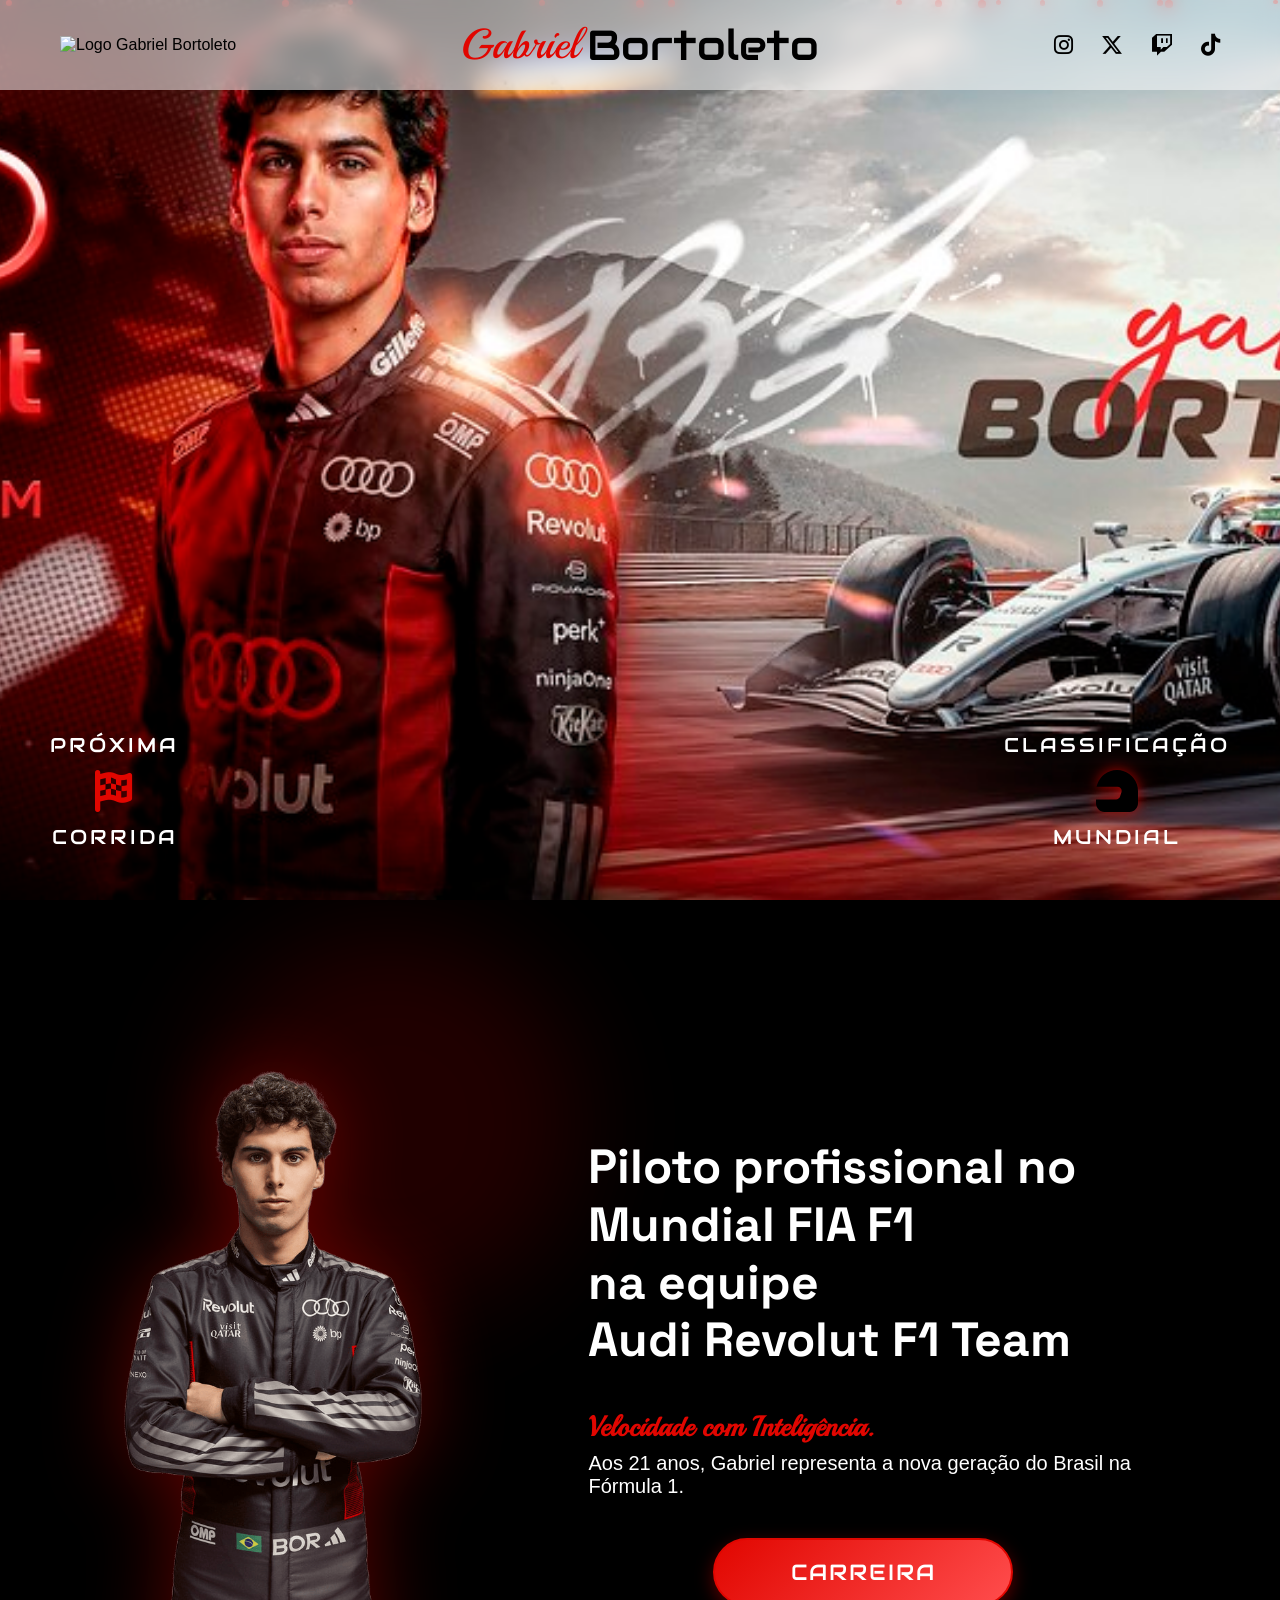
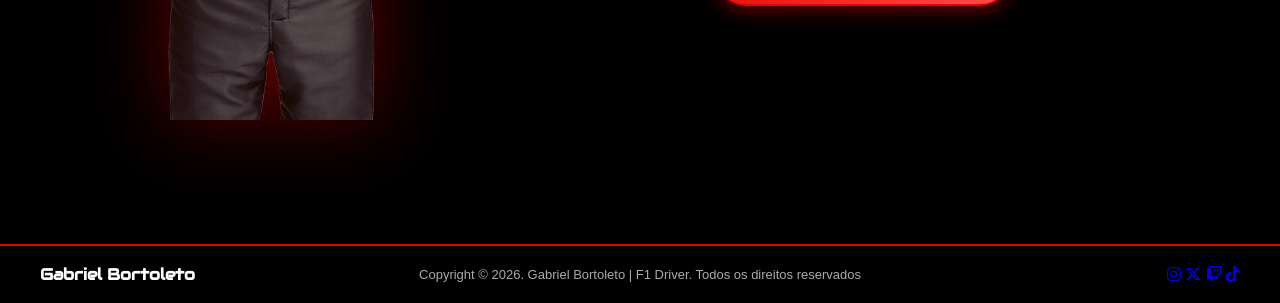
==== commit 682d17a9: "novo botão ranking mundial" ====
--- a/index.html
+++ b/index.html
@@ -35,10 +35,18 @@
     <div class="overlay"></div>
     <div class="faiscas" id="faiscas-container"></div>
 
+    <!-- BOTÃO ESQUERDA -->
     <a href="proxima-corrida.html" class="btn-proxima">
         <span class="texto cima">Próxima</span>
         <i class="fa-solid fa-flag-checkered bandeira"></i>
         <span class="texto baixo">Corrida</span>
+    </a>
+
+    <!-- NOVO BOTÃO DIREITA -->
+    <a href="rankingmundial.html" class="btn-ranking">
+        <span class="texto cima">Classificação</span>
+<img src="ImagensProjetoF1/helmet-round-592-svgrepo-com.svg" class="capacete" alt="Capacete F1">        <span class="texto baixo">Mundial</span>
+        <span class="posicao">13º</span>
     </a>
 
     <div class="scroll-indicator">
--- a/style.css
+++ b/style.css
@@ -155,7 +155,6 @@
 padding:120px 80px;
 overflow:hidden;
 } 
-/* ===== ANIMAÇÃO TEXTO SCROLL ===== */
 
 .reveal-text{
 opacity:0;
@@ -167,8 +166,8 @@
 opacity:1;
 transform:translateY(0);
 }
+
 /* LUZ DINÂMICA */
-
 #light{
 position:absolute;
 width:500px;
@@ -185,6 +184,7 @@
 opacity:0.6;
 z-index:1;
 }
+
 .segunda-container{
 position:relative;
 z-index:2;
@@ -232,23 +232,20 @@
 color:white;
 margin-bottom:40px;
 }
-    /* ===== SPEED UNDERLINE LOCAL ===== */
-
+
+/* LINK */
 .audi-link{
 position:relative;
 display:inline-block;
 color:white;
 text-decoration:none;
-cursor:pointer;
 transition:color 0.3s ease;
 }
 
-/* texto vermelho */
 .audi-link:hover{
 color:#e10600;
 }
 
-/* linha embaixo do texto */
 .audi-link::after{
 content:"";
 position:absolute;
@@ -262,7 +259,6 @@
 transition:transform 0.35s ease;
 }
 
-/* animação */
 .audi-link:hover::after{
 transform:scaleX(1);
 }
@@ -290,10 +286,9 @@
 
 .btn-carreira:hover{
 transform:scale(1.05);
-box-shadow:0 8px 22px rgba(225,6,0,0.5);
-}
-
-/* ================= BOTÃO PRÓXIMA CORRIDA ================= */
+}
+
+/* ================= BOTÃO ESQUERDA ================= */
 .btn-proxima{
 position:absolute;
 bottom:50px;
@@ -354,6 +349,78 @@
 transform:scale(1.5);
 }
 
+/* ================= BOTÃO DIREITA ================= */
+.btn-ranking{
+position:absolute;
+bottom:50px;
+right:50px;
+display:flex;
+flex-direction:column;
+align-items:center;
+gap:12px;
+text-decoration:none;
+font-family:'Audiowide', sans-serif;
+text-transform:uppercase;
+letter-spacing:3px;
+color:white;
+z-index:5;
+transition:0.4s ease;
+overflow:hidden;
+}
+
+.btn-ranking::after{
+content:"";
+position:absolute;
+top:50%;
+left:-120%;
+width:200%;
+height:3px;
+background:linear-gradient(90deg,transparent,rgba(225,6,0,0.5),transparent);
+transform:translateY(-50%);
+opacity:0;
+}
+
+.btn-ranking:hover::after{
+animation:velocidadeRight 0.6s linear forwards;
+opacity:1;
+}
+
+@keyframes velocidadeRight{
+from{left:-120%;}
+to{left:120%;}
+}
+
+.btn-ranking .texto{
+font-size:20px;
+transition:0.3s ease;
+}
+
+.btn-ranking .capacete{
+width:42px;
+height:auto;
+object-fit:contain;
+transition:0.4s ease;
+filter:drop-shadow(0 0 6px rgba(225,6,0,0.6))
+       drop-shadow(0 0 12px rgba(225,6,0,0.3));
+}
+
+.btn-ranking .posicao{
+position:absolute;
+top:-25px;
+font-size:14px;
+color:#e10600;
+font-family:'Space Grotesk', sans-serif;
+}
+
+.btn-ranking:hover .texto{
+opacity:0;
+transform:translateY(6px);
+}
+
+.btn-ranking:hover .capacete{
+transform:scale(1.5);
+}
+
 /* ================= FOOTER ================= */
 .footer{
 background:#000;
@@ -384,265 +451,24 @@
 font-size:13px;
 }
 
-.footer-redes{
-display:flex;
-gap:20px;
-}
-
-.footer-redes a{
-color:white;
-font-size:16px;
-transition:0.3s ease;
-}
-
-.footer-redes a:hover{
-color:#e10600;
-transform:scale(1.15);
-}
-
-/* ================= INDICADOR DE SCROLL ================= */
-.scroll-indicator{
-position:absolute;
-bottom:40px;
-left:50%;
-transform:translateX(-50%);
-width:40px;
-height:60px;
-display:flex;
-justify-content:center;
-align-items:center;
-z-index:20;
-pointer-events:none;
-opacity:0.8;
-transition:opacity 0.4s ease;
-}
-
-.scroll-indicator.hide{
-opacity:0;
-}
-
-.scroll-indicator .arrow{
-width:12px;
-height:12px;
-border-bottom:3px solid #ffffff;
-border-right:3px solid #ffffff;
-transform:rotate(45deg);
-animation:arrowMove 1.8s infinite;
-}
-
-@keyframes arrowMove{
-0%{transform:rotate(45deg) translateY(0);opacity:0;}
-30%{opacity:1;}
-60%{transform:rotate(45deg) translateY(8px);}
-100%{transform:rotate(45deg) translateY(16px);opacity:0;}
-}
-
-/* ================= SCROLLBAR ================= */
-::-webkit-scrollbar{
-width:8px;
-}
-
-::-webkit-scrollbar-track{
-background:#000;
-}
-
-::-webkit-scrollbar-thumb{
-background:#e10600;
-border-radius:10px;
-}
-
-::-webkit-scrollbar-thumb:hover{
-background:#c00500;
-}
-
-*{
-scrollbar-width:thin;
-scrollbar-color:#e10600 #000;
-}
-
-/* ================= RESPONSIVIDADE ================= */
-
-/* -------- TABLET -------- */
-@media (max-width:1024px){
-
-.navbar{
-padding:0 30px;
-}
-
-.nome{
-font-size:32px;
-}
-
-.segunda-container{
-gap:40px;
-}
-
-.segunda-imagem img{
-height:70vh;
-margin-left:-40px;
-}
-
-.segunda-texto h2{
-font-size:36px;
-}
-
-}
-
-/* -------- MOBILE -------- */
+/* ================= RESPONSIVO ================= */
 @media (max-width:768px){
-
-.navbar{
-height:70px;
-padding:0 16px;
-}
-
-.logo img{
-height:55px;
-}
-
-.nome{
-left:50%;
-transform:translateX(-50%);
-font-size:20px;
-gap:4px;
-}
-
-.navbar.scrolled .nome{
-left:70px;
-transform:none;
-font-size:17px;
-}
-
-.redes{
-gap:14px;
-}
-
-.redes i{
-font-size:18px;
-}
-
-.hero{
-background-position:center 35%;
-}
 
 .btn-proxima{
 bottom:25px;
 left:20px;
 }
 
-.btn-proxima .texto{
+.btn-ranking{
+bottom:25px;
+right:20px;
+}
+
+.btn-ranking .texto{
 font-size:15px;
 }
 
-.btn-proxima .bandeira{
-font-size:30px;
-}
-
-.segunda{
-padding:90px 24px;
-}
-
-.segunda-container{
-flex-direction:column;
-text-align:center;
-gap:30px;
-max-width:500px;
-margin:auto;
-}
-
-.segunda-imagem img{
-width:100%;
-height:auto;
-max-height:420px;
-margin:0;
-}
-
-.segunda-texto{
-max-width:100%;
-}
-
-.segunda-texto h2{
-font-size:28px;
-}
-
-.segunda-texto p:first-of-type{
-font-size:22px;
-margin-top:20px;
-}
-
-.segunda-texto p:last-of-type{
-font-size:17px;
-}
-
-.btn-carreira{
-width:240px;
-font-size:18px;
-padding:14px 28px;
-margin:30px auto 0 auto;
-}
-
-.footer{
-padding:30px 20px;
-}
-
-.footer-container{
-flex-direction:column;
-gap:14px;
-text-align:center;
-}
-
-.footer-container h3{
-font-size:18px;
-}
-
-.footer p{
-position:static;
-transform:none;
-font-size:14px;
-}
-
-.footer-redes{
-gap:22px;
-}
-
-.footer-redes a{
-font-size:18px;
-}
-
-}
-
-/* -------- MOBILE PEQUENO -------- */
-@media (max-width:480px){
-
-.nome{
-display:none;
-}
-
-.redes{
-gap:12px;
-}
-
-.btn-proxima{
-left:15px;
-bottom:20px;
-}
-
-.btn-proxima .bandeira{
-font-size:28px;
-}
-
-.segunda-texto h2{
-font-size:24px;
-}
-
-.segunda-texto p:last-of-type{
-font-size:16px;
-}
-
-.btn-carreira{
-width:220px;
-font-size:16px;
-padding:12px 28px;
-}
-
+.btn-ranking .capacete{
+width:30px;
+}
 }
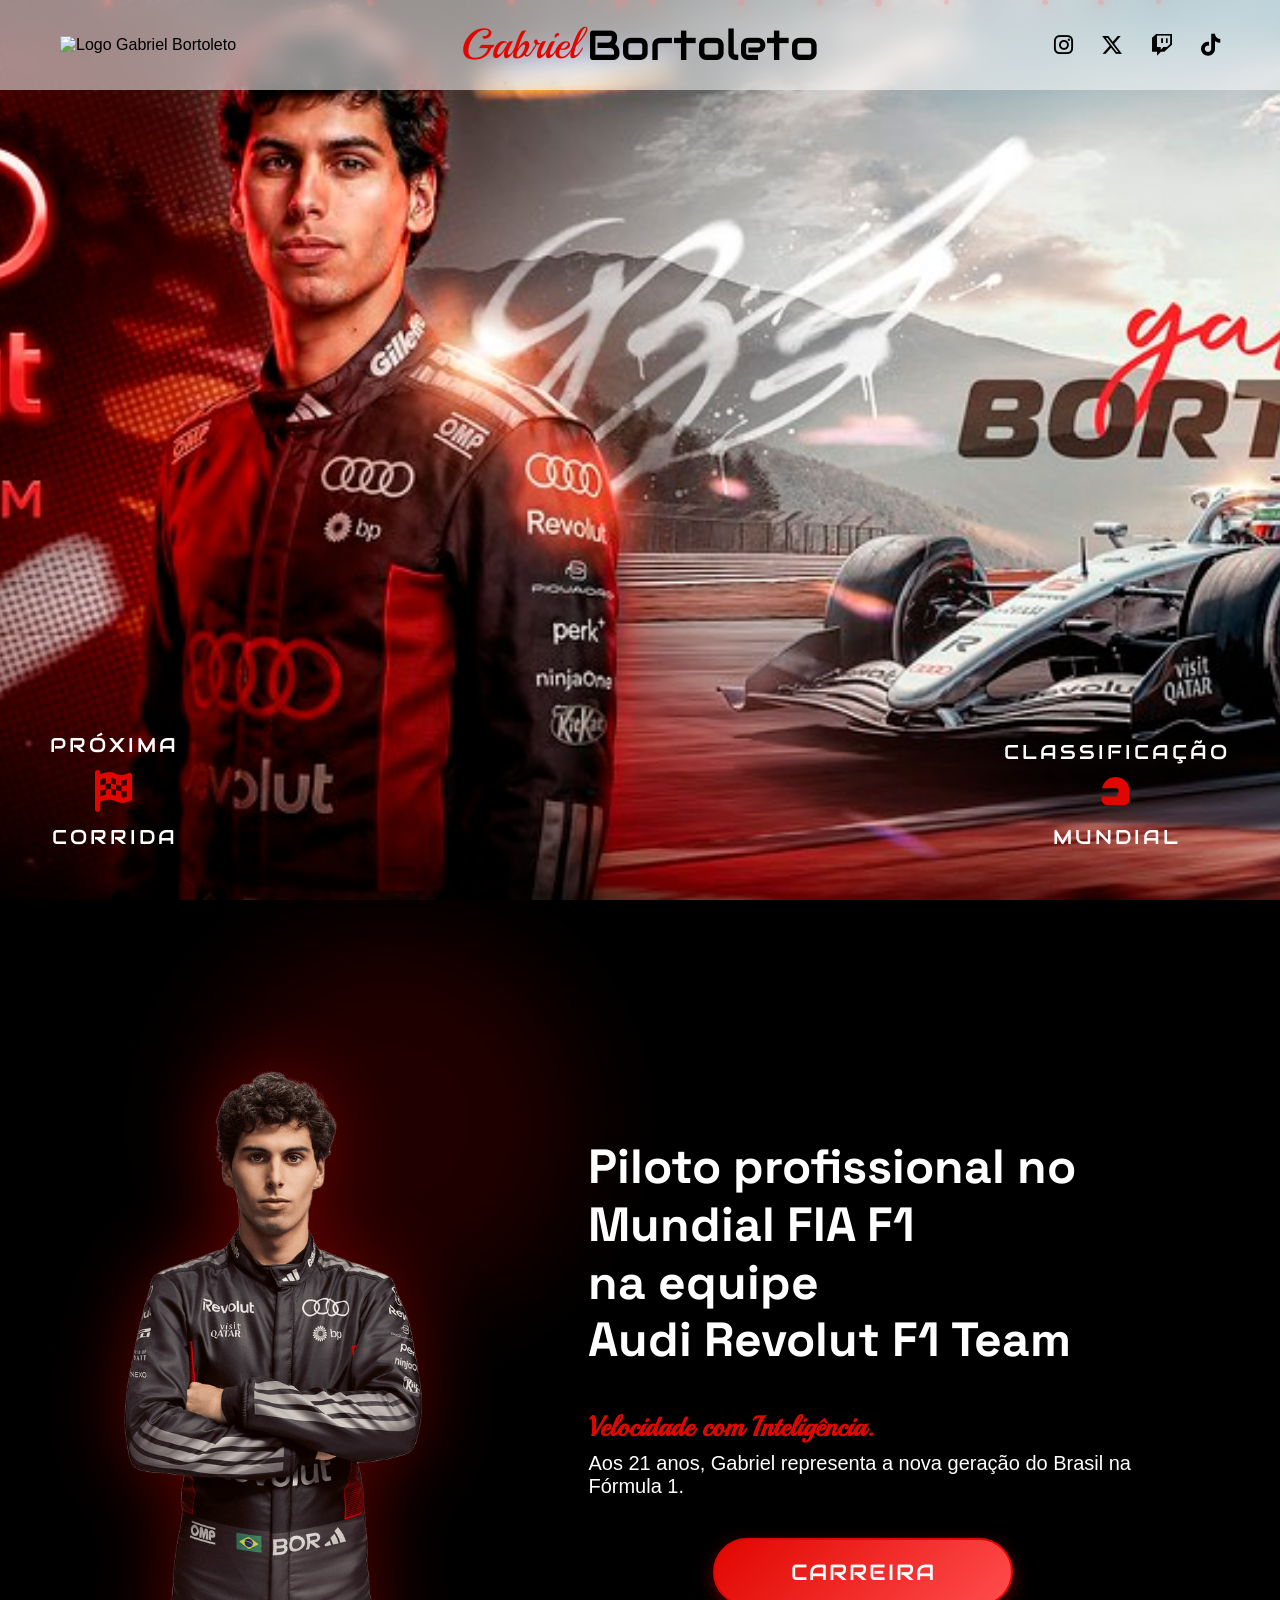
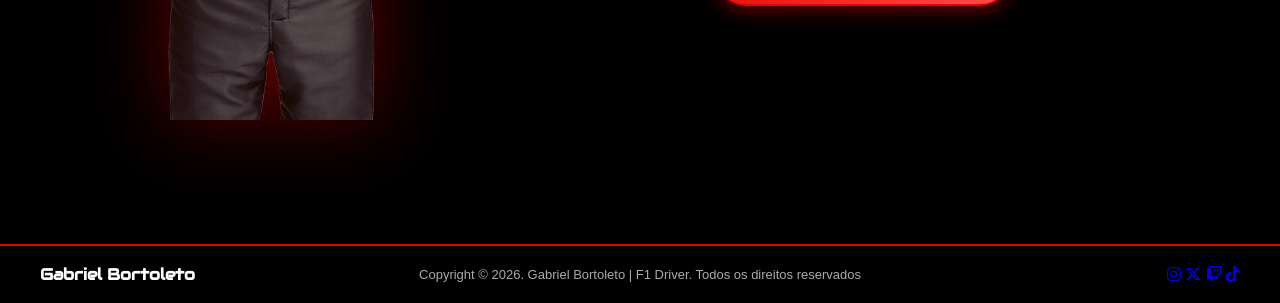
==== commit 65587658: "Definição do botão ranking e construção da página ranking mundial" ====
--- a/index.html
+++ b/index.html
@@ -42,10 +42,15 @@
         <span class="texto baixo">Corrida</span>
     </a>
 
-    <!-- NOVO BOTÃO DIREITA -->
+    <!-- BOTÃO DIREITA -->
     <a href="rankingmundial.html" class="btn-ranking">
         <span class="texto cima">Classificação</span>
-<img src="ImagensProjetoF1/helmet-round-592-svgrepo-com.svg" class="capacete" alt="Capacete F1">        <span class="texto baixo">Mundial</span>
+
+        <!-- SVG INLINE -->
+     <svg class="capacete" viewBox="240 5399 30 25">
+    <path fill="currentColor" d="M262,5403.018 C261.426,5402.252 260.747,5401.573 259.982,5401 C258.312,5399.749 256.246,5399 254,5399 C251.754,5399 249.688,5399.749 248.018,5401 C245.861,5402.616 244.975,5404.68 244.246,5407 L254.225,5407 C255.59,5407 256.554,5408.254 256.123,5409.549 L255.456,5411.591 C255.184,5412.407 254.419,5413 253.558,5413 L244,5413 L244,5414.833 C244,5417.042 245.791,5419 248,5419 L260,5419 C262.209,5419 264,5417.042 264,5414.833 L264,5409 C264,5406.754 263.25,5404.687 262,5403.018"></path>
+</svg>
+        <span class="texto baixo">Mundial</span>
         <span class="posicao">13º</span>
     </a>
 
--- a/style.css
+++ b/style.css
@@ -395,13 +395,12 @@
 transition:0.3s ease;
 }
 
+/* 🔴 COR DO SVG CONTROLADA AQUI */
 .btn-ranking .capacete{
 width:42px;
 height:auto;
-object-fit:contain;
+color:#e10600;
 transition:0.4s ease;
-filter:drop-shadow(0 0 6px rgba(225,6,0,0.6))
-       drop-shadow(0 0 12px rgba(225,6,0,0.3));
 }
 
 .btn-ranking .posicao{
